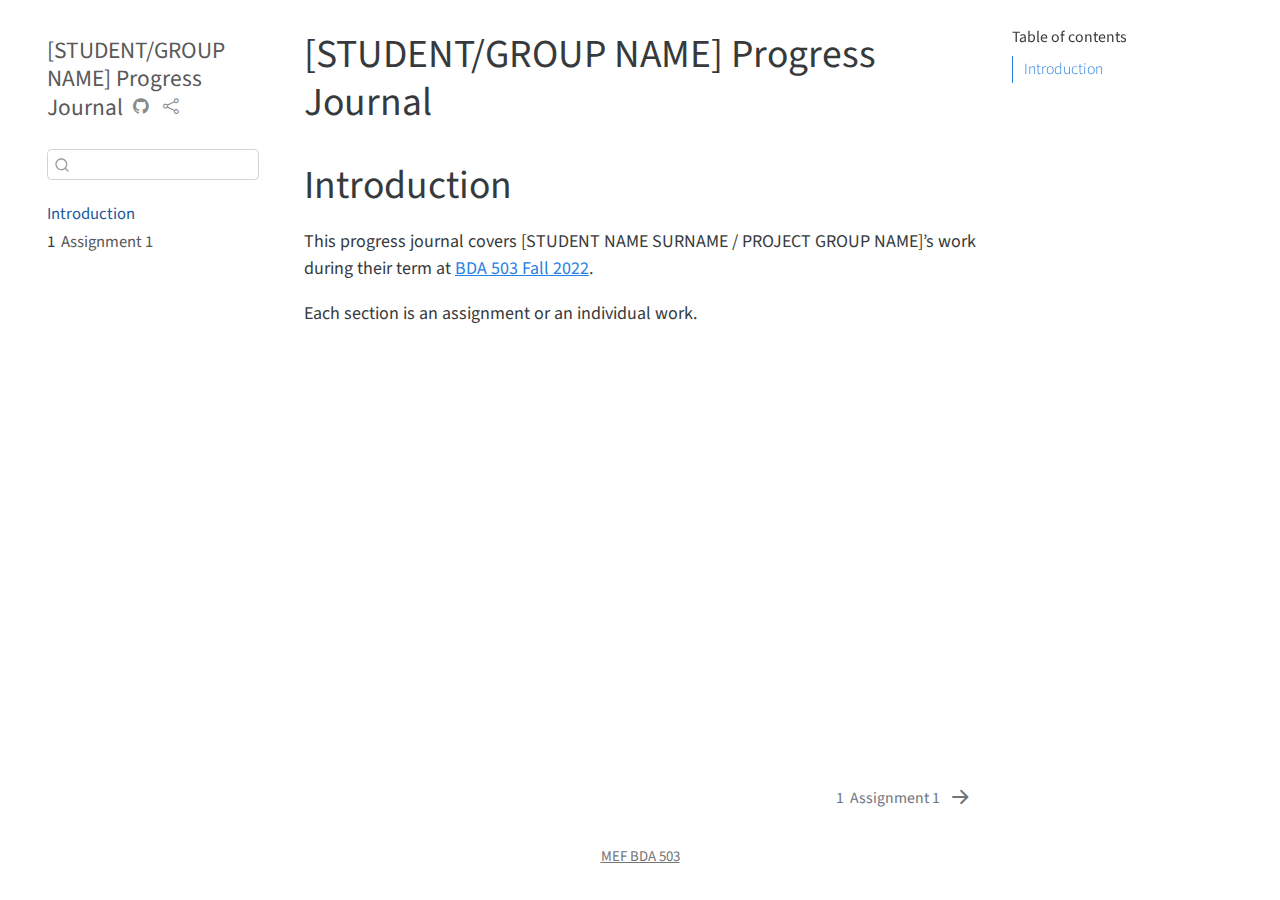
==== docs/index.html @ e4bcca47 "Initial commit" ====
<!DOCTYPE html>
<html xmlns="http://www.w3.org/1999/xhtml" lang="en" xml:lang="en"><head>

<meta charset="utf-8">
<meta name="generator" content="quarto-1.0.38">

<meta name="viewport" content="width=device-width, initial-scale=1.0, user-scalable=yes">


<title>[STUDENT/GROUP NAME] Progress Journal</title>
<style>
code{white-space: pre-wrap;}
span.smallcaps{font-variant: small-caps;}
span.underline{text-decoration: underline;}
div.column{display: inline-block; vertical-align: top; width: 50%;}
div.hanging-indent{margin-left: 1.5em; text-indent: -1.5em;}
ul.task-list{list-style: none;}
</style>


<script src="site_libs/quarto-nav/quarto-nav.js"></script>
<script src="site_libs/quarto-nav/headroom.min.js"></script>
<script src="site_libs/clipboard/clipboard.min.js"></script>
<script src="site_libs/quarto-search/autocomplete.umd.js"></script>
<script src="site_libs/quarto-search/fuse.min.js"></script>
<script src="site_libs/quarto-search/quarto-search.js"></script>
<meta name="quarto:offset" content="./">
<link href="./assignment1.html" rel="next">
<script src="site_libs/quarto-html/quarto.js"></script>
<script src="site_libs/quarto-html/popper.min.js"></script>
<script src="site_libs/quarto-html/tippy.umd.min.js"></script>
<script src="site_libs/quarto-html/anchor.min.js"></script>
<link href="site_libs/quarto-html/tippy.css" rel="stylesheet">
<link href="site_libs/quarto-html/quarto-syntax-highlighting.css" rel="stylesheet" id="quarto-text-highlighting-styles">
<script src="site_libs/bootstrap/bootstrap.min.js"></script>
<link href="site_libs/bootstrap/bootstrap-icons.css" rel="stylesheet">
<link href="site_libs/bootstrap/bootstrap.min.css" rel="stylesheet" id="quarto-bootstrap" data-mode="light">
<script id="quarto-search-options" type="application/json">{
  "location": "sidebar",
  "copy-button": false,
  "collapse-after": 3,
  "panel-placement": "start",
  "type": "textbox",
  "limit": 20,
  "language": {
    "search-no-results-text": "No results",
    "search-matching-documents-text": "matching documents",
    "search-copy-link-title": "Copy link to search",
    "search-hide-matches-text": "Hide additional matches",
    "search-more-match-text": "more match in this document",
    "search-more-matches-text": "more matches in this document",
    "search-clear-button-title": "Clear",
    "search-detached-cancel-button-title": "Cancel",
    "search-submit-button-title": "Submit"
  }
}</script>


</head>

<body class="nav-sidebar floating">

<div id="quarto-search-results"></div>
  <header id="quarto-header" class="headroom fixed-top">
  <nav class="quarto-secondary-nav" data-bs-toggle="collapse" data-bs-target="#quarto-sidebar" aria-controls="quarto-sidebar" aria-expanded="false" aria-label="Toggle sidebar navigation" onclick="if (window.quartoToggleHeadroom) { window.quartoToggleHeadroom(); }">
    <div class="container-fluid d-flex justify-content-between">
      <h1 class="quarto-secondary-nav-title">[STUDENT/GROUP NAME] Progress Journal</h1>
      <button type="button" class="quarto-btn-toggle btn" aria-label="Show secondary navigation">
        <i class="bi bi-chevron-right"></i>
      </button>
    </div>
  </nav>
</header>
<!-- content -->
<div id="quarto-content" class="quarto-container page-columns page-rows-contents page-layout-article">
<!-- sidebar -->
  <nav id="quarto-sidebar" class="sidebar collapse sidebar-navigation floating overflow-auto">
    <div class="pt-lg-2 mt-2 text-left sidebar-header">
    <div class="sidebar-title mb-0 py-0">
      <a href="./">[STUDENT/GROUP NAME] Progress Journal</a> 
        <div class="sidebar-tools-main">
    <a href="https://github.com/pjournal/gh-pages-quarto-template" title="Source Code" class="sidebar-tool px-1"><i class="bi bi-github"></i></a>
    <a href="" title="Share" id="sidebar-tool-dropdown-0" class="sidebar-tool dropdown-toggle px-1" data-bs-toggle="dropdown" aria-expanded="false"><i class="bi bi-share"></i></a>
    <ul class="dropdown-menu" aria-labelledby="sidebar-tool-dropdown-0">
        <li>
          <a class="dropdown-item sidebar-tools-main-item" href="https://twitter.com/intent/tweet?url=|url|">
            <i class="bi bi-bi-twitter pe-1"></i>
          Twitter
          </a>
        </li>
        <li>
          <a class="dropdown-item sidebar-tools-main-item" href="https://www.facebook.com/sharer/sharer.php?u=|url|">
            <i class="bi bi-bi-facebook pe-1"></i>
          Facebook
          </a>
        </li>
    </ul>
</div>
    </div>
      </div>
      <div class="mt-2 flex-shrink-0 align-items-center">
        <div class="sidebar-search">
        <div id="quarto-search" class="" title="Search"></div>
        </div>
      </div>
    <div class="sidebar-menu-container"> 
    <ul class="list-unstyled mt-1">
        <li class="sidebar-item">
  <div class="sidebar-item-container"> 
  <a href="./index.html" class="sidebar-item-text sidebar-link active">Introduction</a>
  </div>
</li>
        <li class="sidebar-item">
  <div class="sidebar-item-container"> 
  <a href="./assignment1.html" class="sidebar-item-text sidebar-link"><span class="chapter-number">1</span>&nbsp; <span class="chapter-title">Assignment 1</span></a>
  </div>
</li>
    </ul>
    </div>
</nav>
<!-- margin-sidebar -->
    <div id="quarto-margin-sidebar" class="sidebar margin-sidebar">
        <nav id="TOC" role="doc-toc">
    <h2 id="toc-title">Table of contents</h2>
   
  <ul>
  <li><a href="#introduction" id="toc-introduction" class="nav-link active" data-scroll-target="#introduction">Introduction</a></li>
  </ul>
</nav>
    </div>
<!-- main -->
<main class="content" id="quarto-document-content">

<header id="title-block-header" class="quarto-title-block default">
<div class="quarto-title">
<h1 class="title d-none d-lg-block">[STUDENT/GROUP NAME] Progress Journal</h1>
</div>



<div class="quarto-title-meta">

    
    
  </div>
  

</header>

<section id="introduction" class="level1 unnumbered">
<h1 class="unnumbered">Introduction</h1>
<!-- DO NOT TOUCH THIS PART EXCEPT FILLING YOUR OR YOUR GROUP's NAME -->
<p>This progress journal covers [STUDENT NAME SURNAME / PROJECT GROUP NAME]’s work during their term at <a href="https://mef-bda503.github.io/fall22/">BDA 503 Fall 2022</a>.</p>
<p>Each section is an assignment or an individual work.</p>
<!-- IF THIS IS A GROUP UNCOMMENT BELOW -->
<!-- # Group Members

+ [Member 1](Member 1's Progress Journal URL with https://)  
+ [Member 2](Member 2's Progress Journal URL with https://)
+ [Member 3](Member 3's Progress Journal URL with https://)

# Group Project Details

Our group project is [PROJECT NAME]. [SHORT DESCRIPTION] -->


</section>

</main> <!-- /main -->
<script id="quarto-html-after-body" type="application/javascript">
window.document.addEventListener("DOMContentLoaded", function (event) {
  const toggleBodyColorMode = (bsSheetEl) => {
    const mode = bsSheetEl.getAttribute("data-mode");
    const bodyEl = window.document.querySelector("body");
    if (mode === "dark") {
      bodyEl.classList.add("quarto-dark");
      bodyEl.classList.remove("quarto-light");
    } else {
      bodyEl.classList.add("quarto-light");
      bodyEl.classList.remove("quarto-dark");
    }
  }
  const toggleBodyColorPrimary = () => {
    const bsSheetEl = window.document.querySelector("link#quarto-bootstrap");
    if (bsSheetEl) {
      toggleBodyColorMode(bsSheetEl);
    }
  }
  toggleBodyColorPrimary();  
  const icon = "";
  const anchorJS = new window.AnchorJS();
  anchorJS.options = {
    placement: 'right',
    icon: icon
  };
  anchorJS.add('.anchored');
  const clipboard = new window.ClipboardJS('.code-copy-button', {
    target: function(trigger) {
      return trigger.previousElementSibling;
    }
  });
  clipboard.on('success', function(e) {
    // button target
    const button = e.trigger;
    // don't keep focus
    button.blur();
    // flash "checked"
    button.classList.add('code-copy-button-checked');
    var currentTitle = button.getAttribute("title");
    button.setAttribute("title", "Copied!");
    setTimeout(function() {
      button.setAttribute("title", currentTitle);
      button.classList.remove('code-copy-button-checked');
    }, 1000);
    // clear code selection
    e.clearSelection();
  });
  function tippyHover(el, contentFn) {
    const config = {
      allowHTML: true,
      content: contentFn,
      maxWidth: 500,
      delay: 100,
      arrow: false,
      appendTo: function(el) {
          return el.parentElement;
      },
      interactive: true,
      interactiveBorder: 10,
      theme: 'quarto',
      placement: 'bottom-start'
    };
    window.tippy(el, config); 
  }
  const noterefs = window.document.querySelectorAll('a[role="doc-noteref"]');
  for (var i=0; i<noterefs.length; i++) {
    const ref = noterefs[i];
    tippyHover(ref, function() {
      let href = ref.getAttribute('href');
      try { href = new URL(href).hash; } catch {}
      const id = href.replace(/^#\/?/, "");
      const note = window.document.getElementById(id);
      return note.innerHTML;
    });
  }
  var bibliorefs = window.document.querySelectorAll('a[role="doc-biblioref"]');
  for (var i=0; i<bibliorefs.length; i++) {
    const ref = bibliorefs[i];
    const cites = ref.parentNode.getAttribute('data-cites').split(' ');
    tippyHover(ref, function() {
      var popup = window.document.createElement('div');
      cites.forEach(function(cite) {
        var citeDiv = window.document.createElement('div');
        citeDiv.classList.add('hanging-indent');
        citeDiv.classList.add('csl-entry');
        var biblioDiv = window.document.getElementById('ref-' + cite);
        if (biblioDiv) {
          citeDiv.innerHTML = biblioDiv.innerHTML;
        }
        popup.appendChild(citeDiv);
      });
      return popup.innerHTML;
    });
  }
});
</script>
<nav class="page-navigation">
  <div class="nav-page nav-page-previous">
  </div>
  <div class="nav-page nav-page-next">
      <a href="./assignment1.html" class="pagination-link">
        <span class="nav-page-text"><span class="chapter-number">1</span>&nbsp; <span class="chapter-title">Assignment 1</span></span> <i class="bi bi-arrow-right-short"></i>
      </a>
  </div>
</nav>
</div> <!-- /content -->
<footer class="footer">
  <div class="nav-footer">
      <div class="nav-footer-center"><a href="https://mef-bda503.github.io">MEF BDA 503</a></div>
  </div>
</footer>



</body></html>
---- docs/site_libs/quarto-html/tippy.css ----
.tippy-box[data-animation=fade][data-state=hidden]{opacity:0}[data-tippy-root]{max-width:calc(100vw - 10px)}.tippy-box{position:relative;background-color:#333;color:#fff;border-radius:4px;font-size:14px;line-height:1.4;white-space:normal;outline:0;transition-property:transform,visibility,opacity}.tippy-box[data-placement^=top]>.tippy-arrow{bottom:0}.tippy-box[data-placement^=top]>.tippy-arrow:before{bottom:-7px;left:0;border-width:8px 8px 0;border-top-color:initial;transform-origin:center top}.tippy-box[data-placement^=bottom]>.tippy-arrow{top:0}.tippy-box[data-placement^=bottom]>.tippy-arrow:before{top:-7px;left:0;border-width:0 8px 8px;border-bottom-color:initial;transform-origin:center bottom}.tippy-box[data-placement^=left]>.tippy-arrow{right:0}.tippy-box[data-placement^=left]>.tippy-arrow:before{border-width:8px 0 8px 8px;border-left-color:initial;right:-7px;transform-origin:center left}.tippy-box[data-placement^=right]>.tippy-arrow{left:0}.tippy-box[data-placement^=right]>.tippy-arrow:before{left:-7px;border-width:8px 8px 8px 0;border-right-color:initial;transform-origin:center right}.tippy-box[data-inertia][data-state=visible]{transition-timing-function:cubic-bezier(.54,1.5,.38,1.11)}.tippy-arrow{width:16px;height:16px;color:#333}.tippy-arrow:before{content:"";position:absolute;border-color:transparent;border-style:solid}.tippy-content{position:relative;padding:5px 9px;z-index:1}
---- docs/site_libs/quarto-html/quarto-syntax-highlighting.css ----
/* quarto syntax highlight colors */
:root {
  --quarto-hl-ot-color: #003B4F;
  --quarto-hl-at-color: #657422;
  --quarto-hl-ss-color: #20794D;
  --quarto-hl-an-color: #5E5E5E;
  --quarto-hl-fu-color: #4758AB;
  --quarto-hl-st-color: #20794D;
  --quarto-hl-cf-color: #003B4F;
  --quarto-hl-op-color: #5E5E5E;
  --quarto-hl-er-color: #AD0000;
  --quarto-hl-bn-color: #AD0000;
  --quarto-hl-al-color: #AD0000;
  --quarto-hl-va-color: #111111;
  --quarto-hl-bu-color: inherit;
  --quarto-hl-ex-color: inherit;
  --quarto-hl-pp-color: #AD0000;
  --quarto-hl-in-color: #5E5E5E;
  --quarto-hl-vs-color: #20794D;
  --quarto-hl-wa-color: #5E5E5E;
  --quarto-hl-do-color: #5E5E5E;
  --quarto-hl-im-color: #00769E;
  --quarto-hl-ch-color: #20794D;
  --quarto-hl-dt-color: #AD0000;
  --quarto-hl-fl-color: #AD0000;
  --quarto-hl-co-color: #5E5E5E;
  --quarto-hl-cv-color: #5E5E5E;
  --quarto-hl-cn-color: #8f5902;
  --quarto-hl-sc-color: #5E5E5E;
  --quarto-hl-dv-color: #AD0000;
  --quarto-hl-kw-color: #003B4F;
}

/* other quarto variables */
:root {
  --quarto-font-monospace: SFMono-Regular, Menlo, Monaco, Consolas, "Liberation Mono", "Courier New", monospace;
}

pre > code.sourceCode > span {
  color: #003B4F;
}

code span {
  color: #003B4F;
}

code.sourceCode > span {
  color: #003B4F;
}

div.sourceCode,
div.sourceCode pre.sourceCode {
  color: #003B4F;
}

code span.ot {
  color: #003B4F;
}

code span.at {
  color: #657422;
}

code span.ss {
  color: #20794D;
}

code span.an {
  color: #5E5E5E;
}

code span.fu {
  color: #4758AB;
}

code span.st {
  color: #20794D;
}

code span.cf {
  color: #003B4F;
}

code span.op {
  color: #5E5E5E;
}

code span.er {
  color: #AD0000;
}

code span.bn {
  color: #AD0000;
}

code span.al {
  color: #AD0000;
}

code span.va {
  color: #111111;
}

code span.pp {
  color: #AD0000;
}

code span.in {
  color: #5E5E5E;
}

code span.vs {
  color: #20794D;
}

code span.wa {
  color: #5E5E5E;
  font-style: italic;
}

code span.do {
  color: #5E5E5E;
  font-style: italic;
}

code span.im {
  color: #00769E;
}

code span.ch {
  color: #20794D;
}

code span.dt {
  color: #AD0000;
}

code span.fl {
  color: #AD0000;
}

code span.co {
  color: #5E5E5E;
}

code span.cv {
  color: #5E5E5E;
  font-style: italic;
}

code span.cn {
  color: #8f5902;
}

code span.sc {
  color: #5E5E5E;
}

code span.dv {
  color: #AD0000;
}

code span.kw {
  color: #003B4F;
}

.prevent-inlining {
  content: "</";
}

/*# sourceMappingURL=debc5d5d77c3f9108843748ff7464032.css.map */
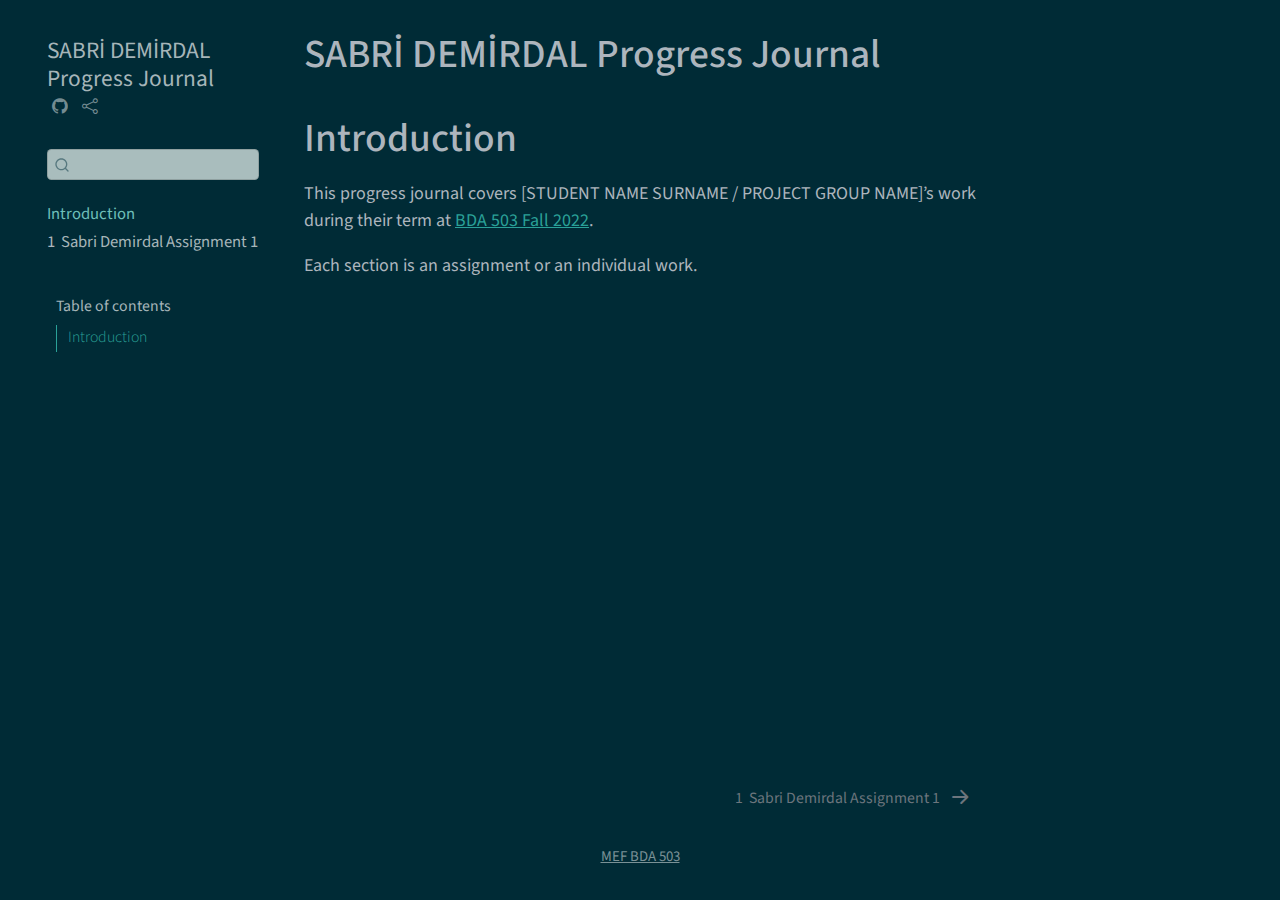
==== commit 1e9deaeb: "Assigment 1" ====
--- a/docs/index.html
+++ b/docs/index.html
@@ -2,19 +2,24 @@
 <html xmlns="http://www.w3.org/1999/xhtml" lang="en" xml:lang="en"><head>
 
 <meta charset="utf-8">
-<meta name="generator" content="quarto-1.0.38">
+<meta name="generator" content="quarto-1.1.189">
 
 <meta name="viewport" content="width=device-width, initial-scale=1.0, user-scalable=yes">
 
 
-<title>[STUDENT/GROUP NAME] Progress Journal</title>
+<title>SABRİ DEMİRDAL Progress Journal</title>
 <style>
 code{white-space: pre-wrap;}
 span.smallcaps{font-variant: small-caps;}
-span.underline{text-decoration: underline;}
-div.column{display: inline-block; vertical-align: top; width: 50%;}
+div.columns{display: flex; gap: min(4vw, 1.5em);}
+div.column{flex: auto; overflow-x: auto;}
 div.hanging-indent{margin-left: 1.5em; text-indent: -1.5em;}
 ul.task-list{list-style: none;}
+ul.task-list li input[type="checkbox"] {
+  width: 0.8em;
+  margin: 0 0.8em 0.2em -1.6em;
+  vertical-align: middle;
+}
 </style>
 
 
@@ -31,10 +36,10 @@
 <script src="site_libs/quarto-html/tippy.umd.min.js"></script>
 <script src="site_libs/quarto-html/anchor.min.js"></script>
 <link href="site_libs/quarto-html/tippy.css" rel="stylesheet">
-<link href="site_libs/quarto-html/quarto-syntax-highlighting.css" rel="stylesheet" id="quarto-text-highlighting-styles">
+<link href="site_libs/quarto-html/quarto-syntax-highlighting-dark.css" rel="stylesheet" id="quarto-text-highlighting-styles">
 <script src="site_libs/bootstrap/bootstrap.min.js"></script>
 <link href="site_libs/bootstrap/bootstrap-icons.css" rel="stylesheet">
-<link href="site_libs/bootstrap/bootstrap.min.css" rel="stylesheet" id="quarto-bootstrap" data-mode="light">
+<link href="site_libs/bootstrap/bootstrap.min.css" rel="stylesheet" id="quarto-bootstrap" data-mode="dark">
 <script id="quarto-search-options" type="application/json">{
   "location": "sidebar",
   "copy-button": false,
@@ -64,7 +69,7 @@
   <header id="quarto-header" class="headroom fixed-top">
   <nav class="quarto-secondary-nav" data-bs-toggle="collapse" data-bs-target="#quarto-sidebar" aria-controls="quarto-sidebar" aria-expanded="false" aria-label="Toggle sidebar navigation" onclick="if (window.quartoToggleHeadroom) { window.quartoToggleHeadroom(); }">
     <div class="container-fluid d-flex justify-content-between">
-      <h1 class="quarto-secondary-nav-title">[STUDENT/GROUP NAME] Progress Journal</h1>
+      <h1 class="quarto-secondary-nav-title">SABRİ DEMİRDAL Progress Journal</h1>
       <button type="button" class="quarto-btn-toggle btn" aria-label="Show secondary navigation">
         <i class="bi bi-chevron-right"></i>
       </button>
@@ -77,7 +82,7 @@
   <nav id="quarto-sidebar" class="sidebar collapse sidebar-navigation floating overflow-auto">
     <div class="pt-lg-2 mt-2 text-left sidebar-header">
     <div class="sidebar-title mb-0 py-0">
-      <a href="./">[STUDENT/GROUP NAME] Progress Journal</a> 
+      <a href="./">SABRİ DEMİRDAL Progress Journal</a> 
         <div class="sidebar-tools-main">
     <a href="https://github.com/pjournal/gh-pages-quarto-template" title="Source Code" class="sidebar-tool px-1"><i class="bi bi-github"></i></a>
     <a href="" title="Share" id="sidebar-tool-dropdown-0" class="sidebar-tool dropdown-toggle px-1" data-bs-toggle="dropdown" aria-expanded="false"><i class="bi bi-share"></i></a>
@@ -112,28 +117,28 @@
 </li>
         <li class="sidebar-item">
   <div class="sidebar-item-container"> 
-  <a href="./assignment1.html" class="sidebar-item-text sidebar-link"><span class="chapter-number">1</span>&nbsp; <span class="chapter-title">Assignment 1</span></a>
+  <a href="./assignment1.html" class="sidebar-item-text sidebar-link"><span class="chapter-number">1</span>&nbsp; <span class="chapter-title">Sabri Demirdal Assignment 1</span></a>
   </div>
 </li>
     </ul>
     </div>
-</nav>
-<!-- margin-sidebar -->
-    <div id="quarto-margin-sidebar" class="sidebar margin-sidebar">
-        <nav id="TOC" role="doc-toc">
+    <nav id="TOC" role="doc-toc" class="toc-active">
     <h2 id="toc-title">Table of contents</h2>
    
   <ul>
   <li><a href="#introduction" id="toc-introduction" class="nav-link active" data-scroll-target="#introduction">Introduction</a></li>
   </ul>
 </nav>
+</nav>
+<!-- margin-sidebar -->
+    <div id="quarto-margin-sidebar" class="sidebar margin-sidebar">
     </div>
 <!-- main -->
 <main class="content" id="quarto-document-content">
 
 <header id="title-block-header" class="quarto-title-block default">
 <div class="quarto-title">
-<h1 class="title d-none d-lg-block">[STUDENT/GROUP NAME] Progress Journal</h1>
+<h1 class="title d-none d-lg-block">SABRİ DEMİRDAL Progress Journal</h1>
 </div>
 
 
@@ -236,7 +241,8 @@
   for (var i=0; i<noterefs.length; i++) {
     const ref = noterefs[i];
     tippyHover(ref, function() {
-      let href = ref.getAttribute('href');
+      // use id or data attribute instead here
+      let href = ref.getAttribute('data-footnote-href') || ref.getAttribute('href');
       try { href = new URL(href).hash; } catch {}
       const id = href.replace(/^#\/?/, "");
       const note = window.document.getElementById(id);
@@ -269,7 +275,7 @@
   </div>
   <div class="nav-page nav-page-next">
       <a href="./assignment1.html" class="pagination-link">
-        <span class="nav-page-text"><span class="chapter-number">1</span>&nbsp; <span class="chapter-title">Assignment 1</span></span> <i class="bi bi-arrow-right-short"></i>
+        <span class="nav-page-text"><span class="chapter-number">1</span>&nbsp; <span class="chapter-title">Sabri Demirdal Assignment 1</span></span> <i class="bi bi-arrow-right-short"></i>
       </a>
   </div>
 </nav>
--- a/docs/site_libs/quarto-html/quarto-syntax-highlighting-dark.css
+++ b/docs/site_libs/quarto-html/quarto-syntax-highlighting-dark.css
@@ -0,0 +1,187 @@
+/* quarto syntax highlight colors */
+:root {
+  --quarto-hl-al-color: #f07178;
+  --quarto-hl-an-color: #d4d0ab;
+  --quarto-hl-at-color: #00e0e0;
+  --quarto-hl-bn-color: #d4d0ab;
+  --quarto-hl-bu-color: #abe338;
+  --quarto-hl-ch-color: #abe338;
+  --quarto-hl-co-color: #f8f8f2;
+  --quarto-hl-cv-color: #ffd700;
+  --quarto-hl-cn-color: #ffd700;
+  --quarto-hl-cf-color: #ffa07a;
+  --quarto-hl-dt-color: #ffa07a;
+  --quarto-hl-dv-color: #d4d0ab;
+  --quarto-hl-do-color: #f8f8f2;
+  --quarto-hl-er-color: #f07178;
+  --quarto-hl-ex-color: #00e0e0;
+  --quarto-hl-fl-color: #d4d0ab;
+  --quarto-hl-fu-color: #ffa07a;
+  --quarto-hl-im-color: #abe338;
+  --quarto-hl-in-color: #d4d0ab;
+  --quarto-hl-kw-color: #ffa07a;
+  --quarto-hl-op-color: #ffa07a;
+  --quarto-hl-ot-color: #00e0e0;
+  --quarto-hl-pp-color: #dcc6e0;
+  --quarto-hl-re-color: #00e0e0;
+  --quarto-hl-sc-color: #abe338;
+  --quarto-hl-ss-color: #abe338;
+  --quarto-hl-st-color: #abe338;
+  --quarto-hl-va-color: #00e0e0;
+  --quarto-hl-vs-color: #abe338;
+  --quarto-hl-wa-color: #dcc6e0;
+}
+
+/* other quarto variables */
+:root {
+  --quarto-font-monospace: SFMono-Regular, Menlo, Monaco, Consolas, "Liberation Mono", "Courier New", monospace;
+}
+
+code span.al {
+  font-weight: bold;
+  color: #f07178;
+}
+
+code span.an {
+  color: #d4d0ab;
+}
+
+code span.at {
+  color: #00e0e0;
+}
+
+code span.bn {
+  color: #d4d0ab;
+}
+
+code span.bu {
+  color: #abe338;
+}
+
+code span.ch {
+  color: #abe338;
+}
+
+code span.co {
+  font-style: italic;
+  color: #f8f8f2;
+}
+
+code span.cv {
+  color: #ffd700;
+}
+
+code span.cn {
+  color: #ffd700;
+}
+
+code span.cf {
+  font-weight: bold;
+  color: #ffa07a;
+}
+
+code span.dt {
+  color: #ffa07a;
+}
+
+code span.dv {
+  color: #d4d0ab;
+}
+
+code span.do {
+  color: #f8f8f2;
+}
+
+code span.er {
+  color: #f07178;
+  text-decoration: underline;
+}
+
+code span.ex {
+  font-weight: bold;
+  color: #00e0e0;
+}
+
+code span.fl {
+  color: #d4d0ab;
+}
+
+code span.fu {
+  color: #ffa07a;
+}
+
+code span.im {
+  color: #abe338;
+}
+
+code span.in {
+  color: #d4d0ab;
+}
+
+code span.kw {
+  font-weight: bold;
+  color: #ffa07a;
+}
+
+pre > code.sourceCode > span {
+  color: #f8f8f2;
+}
+
+code span {
+  color: #f8f8f2;
+}
+
+code.sourceCode > span {
+  color: #f8f8f2;
+}
+
+div.sourceCode,
+div.sourceCode pre.sourceCode {
+  color: #f8f8f2;
+}
+
+code span.op {
+  color: #ffa07a;
+}
+
+code span.ot {
+  color: #00e0e0;
+}
+
+code span.pp {
+  color: #dcc6e0;
+}
+
+code span.re {
+  color: #00e0e0;
+}
+
+code span.sc {
+  color: #abe338;
+}
+
+code span.ss {
+  color: #abe338;
+}
+
+code span.st {
+  color: #abe338;
+}
+
+code span.va {
+  color: #00e0e0;
+}
+
+code span.vs {
+  color: #abe338;
+}
+
+code span.wa {
+  color: #dcc6e0;
+}
+
+.prevent-inlining {
+  content: "</";
+}
+
+/*# sourceMappingURL=935a306eefa94366c21e1a970dddb765.css.map */
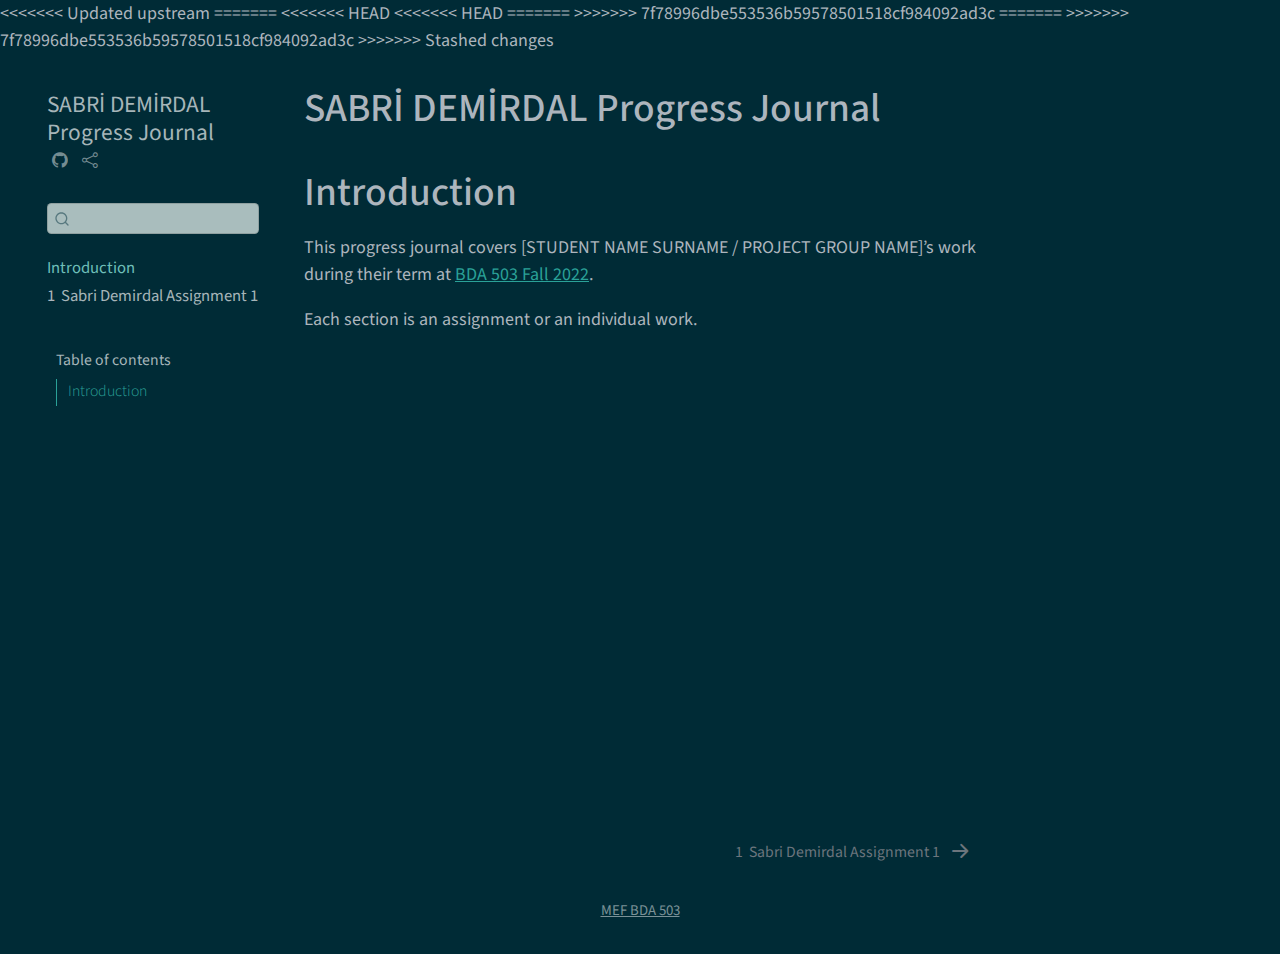
==== commit 61d7436a: "wqewerrwer" ====
--- a/docs/index.html
+++ b/docs/index.html
@@ -2,7 +2,19 @@
 <html xmlns="http://www.w3.org/1999/xhtml" lang="en" xml:lang="en"><head>
 
 <meta charset="utf-8">
+<<<<<<< Updated upstream
+<meta name="generator" content="quarto-1.1.251">
+=======
+<<<<<<< HEAD
+<<<<<<< HEAD
 <meta name="generator" content="quarto-1.1.189">
+=======
+<meta name="generator" content="quarto-1.1.251">
+>>>>>>> 7f78996dbe553536b59578501518cf984092ad3c
+=======
+<meta name="generator" content="quarto-1.1.251">
+>>>>>>> 7f78996dbe553536b59578501518cf984092ad3c
+>>>>>>> Stashed changes
 
 <meta name="viewport" content="width=device-width, initial-scale=1.0, user-scalable=yes">
 
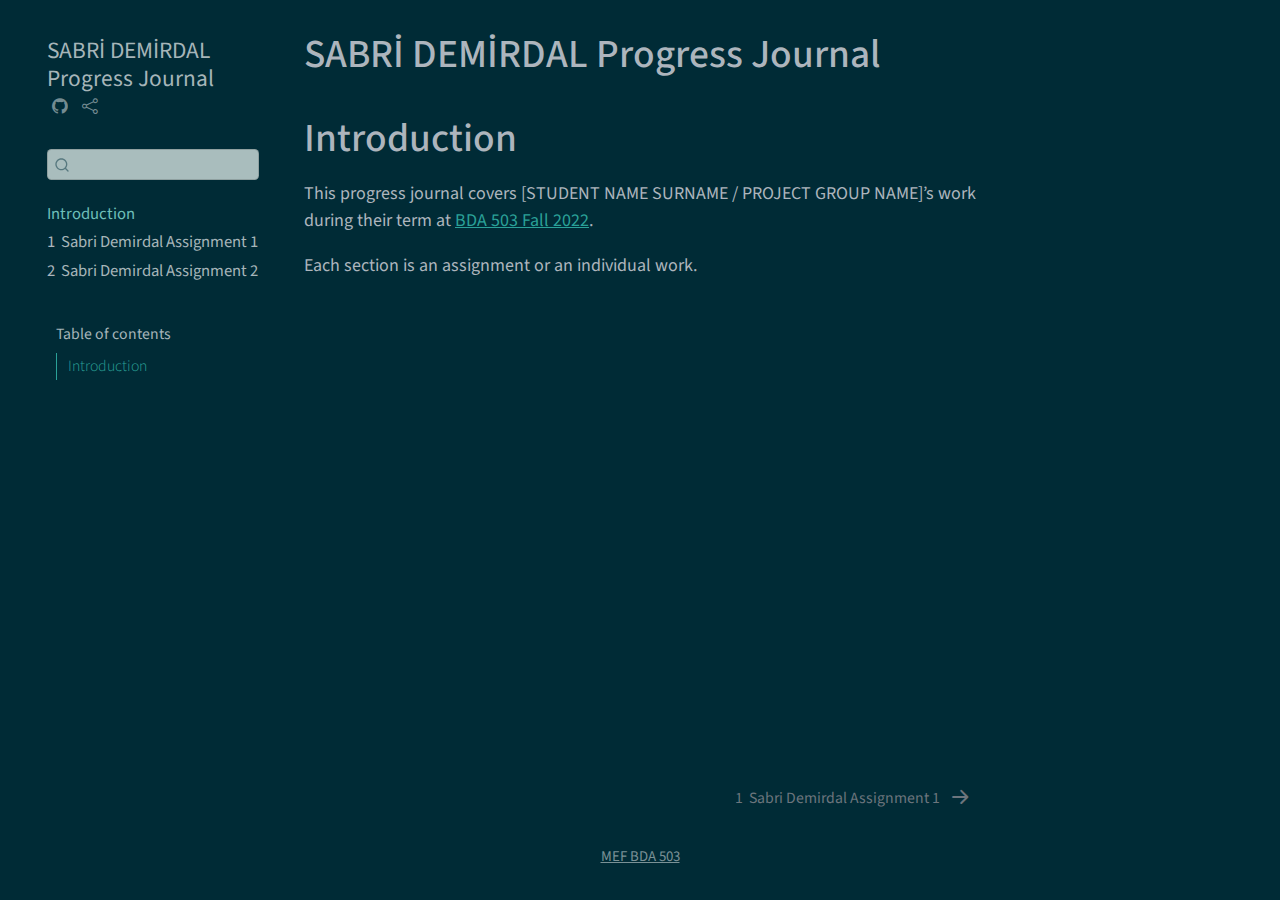
==== commit 2660886a: "Assignment- 2" ====
--- a/docs/index.html
+++ b/docs/index.html
@@ -2,19 +2,7 @@
 <html xmlns="http://www.w3.org/1999/xhtml" lang="en" xml:lang="en"><head>
 
 <meta charset="utf-8">
-<<<<<<< Updated upstream
-<meta name="generator" content="quarto-1.1.251">
-=======
-<<<<<<< HEAD
-<<<<<<< HEAD
 <meta name="generator" content="quarto-1.1.189">
-=======
-<meta name="generator" content="quarto-1.1.251">
->>>>>>> 7f78996dbe553536b59578501518cf984092ad3c
-=======
-<meta name="generator" content="quarto-1.1.251">
->>>>>>> 7f78996dbe553536b59578501518cf984092ad3c
->>>>>>> Stashed changes
 
 <meta name="viewport" content="width=device-width, initial-scale=1.0, user-scalable=yes">
 
@@ -130,6 +118,11 @@
         <li class="sidebar-item">
   <div class="sidebar-item-container"> 
   <a href="./assignment1.html" class="sidebar-item-text sidebar-link"><span class="chapter-number">1</span>&nbsp; <span class="chapter-title">Sabri Demirdal Assignment 1</span></a>
+  </div>
+</li>
+        <li class="sidebar-item">
+  <div class="sidebar-item-container"> 
+  <a href="./assignment2.html" class="sidebar-item-text sidebar-link"><span class="chapter-number">2</span>&nbsp; <span class="chapter-title">Sabri Demirdal Assignment 2</span></a>
   </div>
 </li>
     </ul>
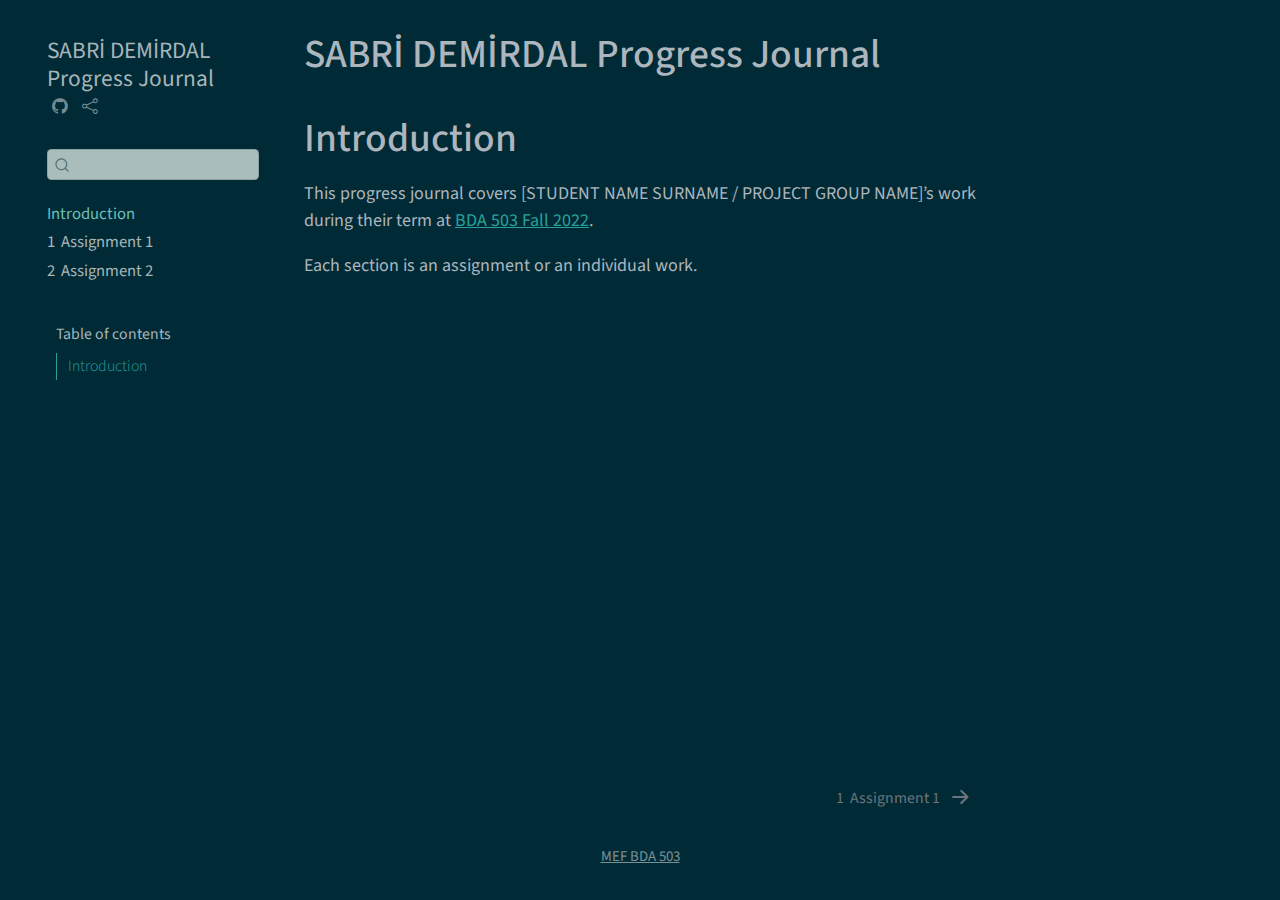
==== commit 245e135d: "asdasd" ====
--- a/docs/index.html
+++ b/docs/index.html
@@ -117,12 +117,12 @@
 </li>
         <li class="sidebar-item">
   <div class="sidebar-item-container"> 
-  <a href="./assignment1.html" class="sidebar-item-text sidebar-link"><span class="chapter-number">1</span>&nbsp; <span class="chapter-title">Sabri Demirdal Assignment 1</span></a>
+  <a href="./assignment1.html" class="sidebar-item-text sidebar-link"><span class="chapter-number">1</span>&nbsp; <span class="chapter-title">Assignment 1</span></a>
   </div>
 </li>
         <li class="sidebar-item">
   <div class="sidebar-item-container"> 
-  <a href="./assignment2.html" class="sidebar-item-text sidebar-link"><span class="chapter-number">2</span>&nbsp; <span class="chapter-title">Sabri Demirdal Assignment 2</span></a>
+  <a href="./assignment2.html" class="sidebar-item-text sidebar-link"><span class="chapter-number">2</span>&nbsp; <span class="chapter-title">Assignment 2</span></a>
   </div>
 </li>
     </ul>
@@ -280,7 +280,7 @@
   </div>
   <div class="nav-page nav-page-next">
       <a href="./assignment1.html" class="pagination-link">
-        <span class="nav-page-text"><span class="chapter-number">1</span>&nbsp; <span class="chapter-title">Sabri Demirdal Assignment 1</span></span> <i class="bi bi-arrow-right-short"></i>
+        <span class="nav-page-text"><span class="chapter-number">1</span>&nbsp; <span class="chapter-title">Assignment 1</span></span> <i class="bi bi-arrow-right-short"></i>
       </a>
   </div>
 </nav>
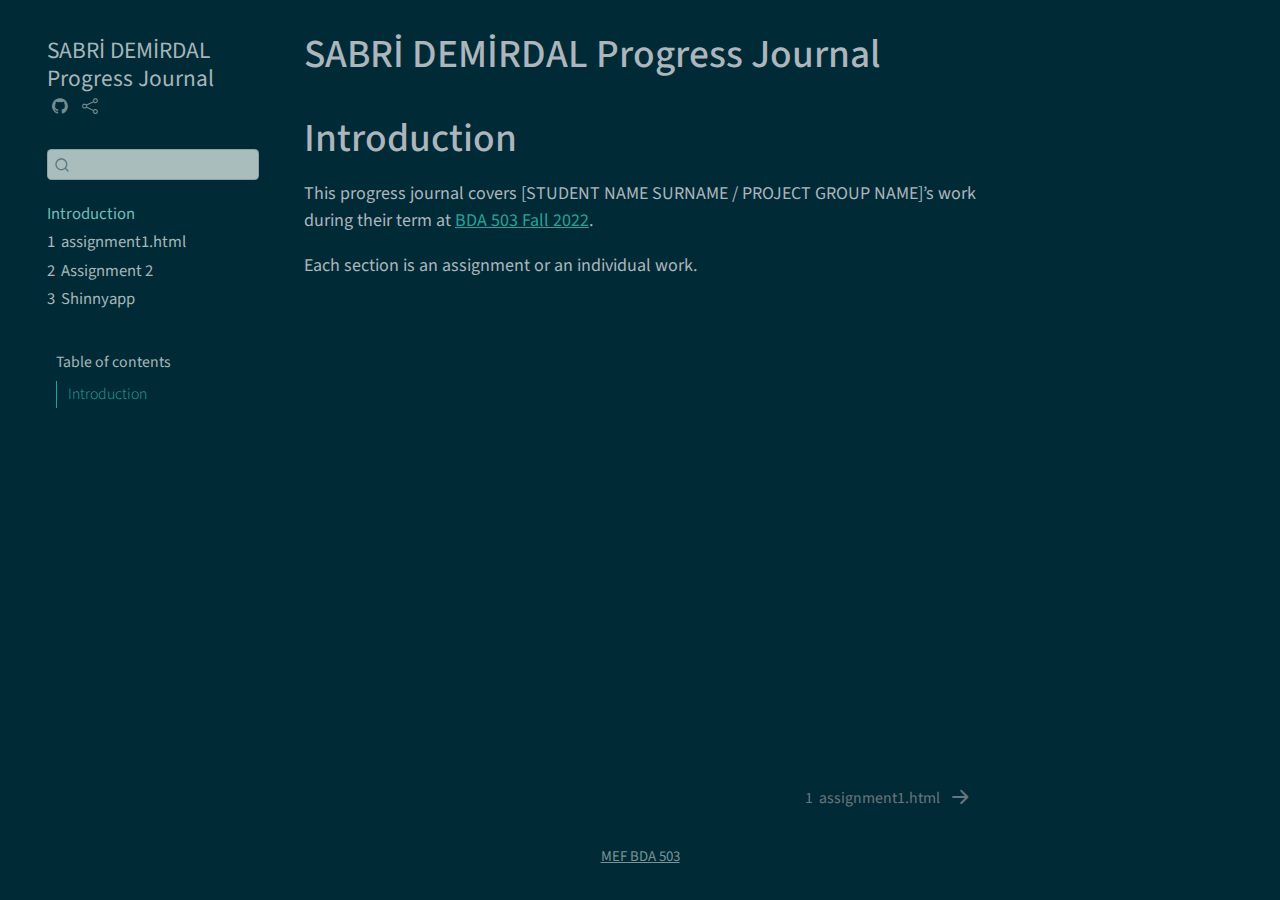
==== commit b2677a47: "wqwq" ====
--- a/docs/index.html
+++ b/docs/index.html
@@ -117,12 +117,17 @@
 </li>
         <li class="sidebar-item">
   <div class="sidebar-item-container"> 
-  <a href="./assignment1.html" class="sidebar-item-text sidebar-link"><span class="chapter-number">1</span>&nbsp; <span class="chapter-title">Assignment 1</span></a>
+  <a href="./assignment1.html" class="sidebar-item-text sidebar-link"><span class="chapter-number">1</span>&nbsp; <span class="chapter-title">assignment1.html</span></a>
   </div>
 </li>
         <li class="sidebar-item">
   <div class="sidebar-item-container"> 
   <a href="./assignment2.html" class="sidebar-item-text sidebar-link"><span class="chapter-number">2</span>&nbsp; <span class="chapter-title">Assignment 2</span></a>
+  </div>
+</li>
+        <li class="sidebar-item">
+  <div class="sidebar-item-container"> 
+  <a href="./Shinnyapp.html" class="sidebar-item-text sidebar-link"><span class="chapter-number">3</span>&nbsp; <span class="chapter-title">Shinnyapp</span></a>
   </div>
 </li>
     </ul>
@@ -280,7 +285,7 @@
   </div>
   <div class="nav-page nav-page-next">
       <a href="./assignment1.html" class="pagination-link">
-        <span class="nav-page-text"><span class="chapter-number">1</span>&nbsp; <span class="chapter-title">Assignment 1</span></span> <i class="bi bi-arrow-right-short"></i>
+        <span class="nav-page-text"><span class="chapter-number">1</span>&nbsp; <span class="chapter-title">assignment1.html</span></span> <i class="bi bi-arrow-right-short"></i>
       </a>
   </div>
 </nav>
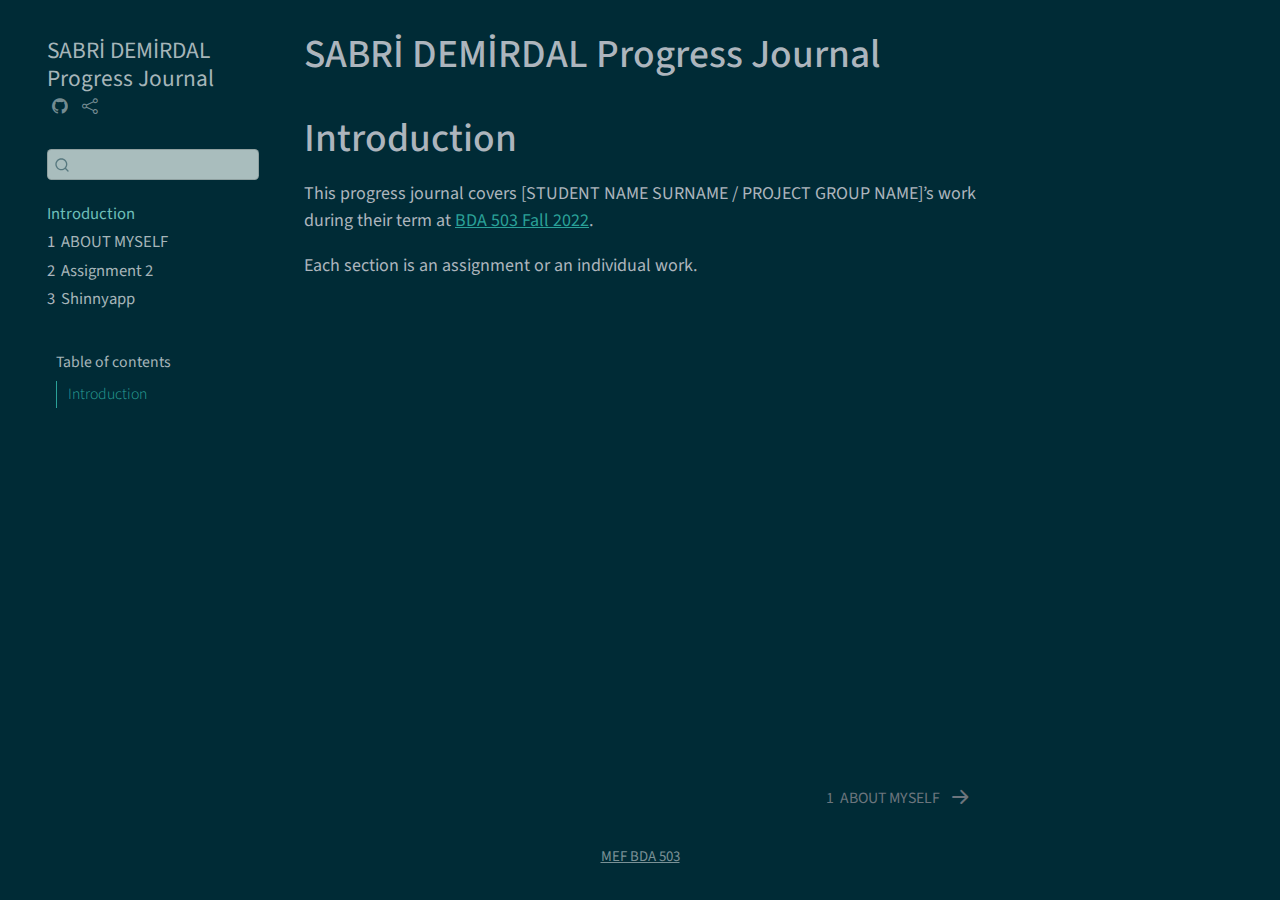
==== commit fa38c51d: "last" ====
--- a/docs/index.html
+++ b/docs/index.html
@@ -117,7 +117,7 @@
 </li>
         <li class="sidebar-item">
   <div class="sidebar-item-container"> 
-  <a href="./assignment1.html" class="sidebar-item-text sidebar-link"><span class="chapter-number">1</span>&nbsp; <span class="chapter-title">assignment1.html</span></a>
+  <a href="./assignment1.html" class="sidebar-item-text sidebar-link"><span class="chapter-number">1</span>&nbsp; <span class="chapter-title">ABOUT MYSELF</span></a>
   </div>
 </li>
         <li class="sidebar-item">
@@ -285,7 +285,7 @@
   </div>
   <div class="nav-page nav-page-next">
       <a href="./assignment1.html" class="pagination-link">
-        <span class="nav-page-text"><span class="chapter-number">1</span>&nbsp; <span class="chapter-title">assignment1.html</span></span> <i class="bi bi-arrow-right-short"></i>
+        <span class="nav-page-text"><span class="chapter-number">1</span>&nbsp; <span class="chapter-title">ABOUT MYSELF</span></span> <i class="bi bi-arrow-right-short"></i>
       </a>
   </div>
 </nav>
